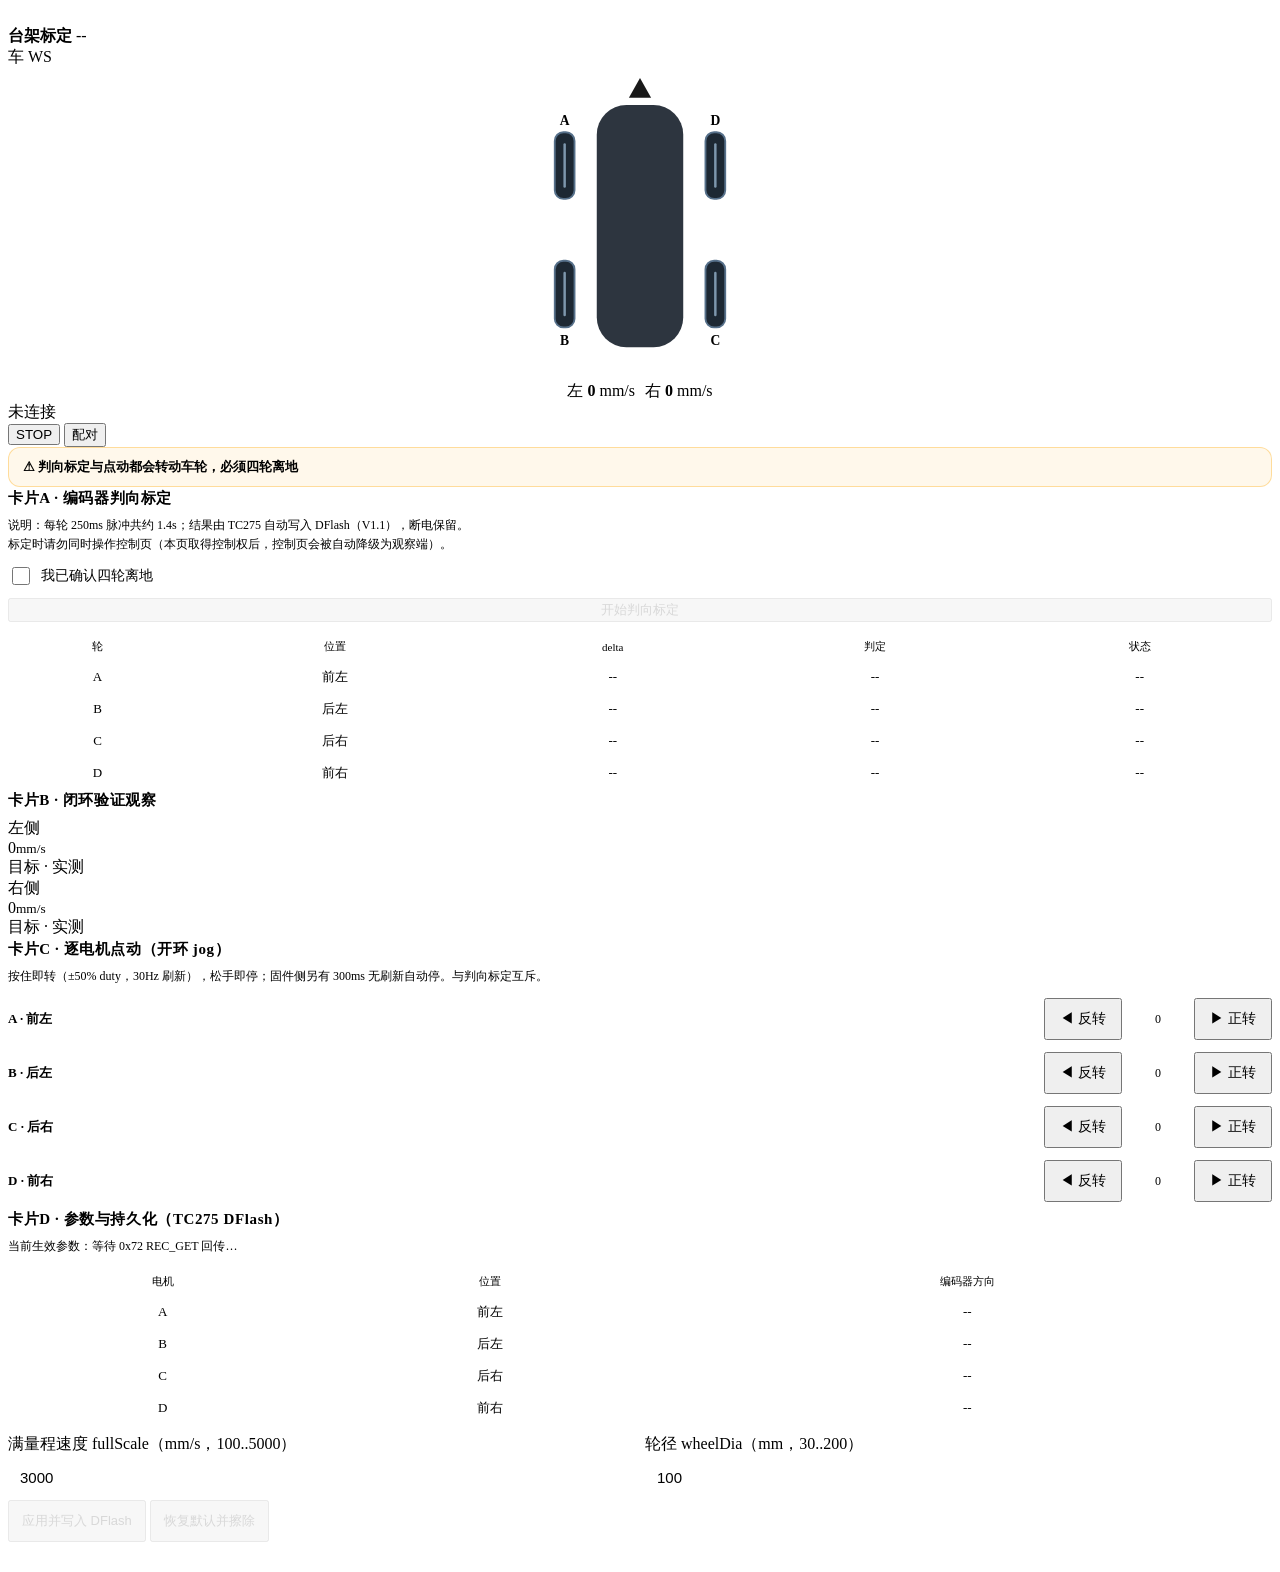
==== assets_src/calib.html @ 421d513a "feat(calib): 台架标定页 /calib.html 与 EVT 0x22/0x23 解码（doc/17 M1+V1.1） 标定链路落地：bridge 在既有 DIAG 隧道里按 SF CID" ====
<!DOCTYPE html>
<html lang="zh">
<head>
<meta charset="utf-8">
<meta name="viewport" content="width=device-width,initial-scale=1,maximum-scale=1,user-scalable=no,viewport-fit=cover">
<meta name="theme-color" content="#0b0f14">
<title>台架标定 · SmartDrive</title>
<link rel="icon" type="image/svg+xml" href="/logo.svg">
<link rel="stylesheet" href="/style.css">
<style>
/* 标定页专用样式（doc/17）：仅补现有 class 没有的件，主题变量沿用 style.css */
.warnban {
  padding: 10px 14px; border-radius: 12px; font-size: 13px; font-weight: 600;
  color: var(--warn); border: 1px solid rgba(255, 178, 36, .4);
  background: rgba(255, 178, 36, .09);
}
.cnote { color: var(--dim); font-size: 12px; line-height: 1.6; margin: 6px 0; }
.chk {
  display: flex; align-items: center; gap: 8px; margin: 10px 0;
  font-size: 14px; color: var(--fg); cursor: pointer;
}
.chk input { width: 18px; height: 18px; accent-color: var(--accent); flex: none; }
#btn_calib { width: 100%; }
#btn_calib:disabled, .jogbtn:disabled, #btn_rec_set:disabled, #btn_rec_clear:disabled { opacity: .45; }
table.caltbl {
  width: 100%; border-collapse: collapse; margin-top: 10px;
  font-size: 13px; font-variant-numeric: tabular-nums;
}
.caltbl th, .caltbl td { padding: 7px 6px; text-align: center; border-bottom: 1px solid var(--line); }
.caltbl th { color: var(--dim); font-weight: 500; font-size: 11px; }
.caltbl td.bad { color: var(--bad); font-weight: 700; }
.caltbl td.flip { color: var(--accent2); }
.caltbl td.okv { color: var(--ok); }
.caltbl td.dim { color: var(--dim); }
#caltbl_bar { transition: width 1.4s linear; }
.row.side { justify-content: space-between; }
.row.side button { flex: 1; }
.calcard h3 { margin: 2px 0 8px; font-size: 15px; letter-spacing: .04em; }

/* ---- 车辆俯视图（doc/17 §8.2）---- */
#carcard { display: flex; flex-direction: column; align-items: center; gap: 4px; }
#car { width: min(56vw, 210px); height: auto; }
#carbody { fill: rgba(23, 32, 43, .9); stroke: var(--line); stroke-width: 2; }
#car.estop #carbody { stroke: var(--bad); stroke-width: 3; }
#car.stale .wheel rect, #car.stale .wheel line { fill: #2a333d; stroke: #39434e; }
#car.stale #arrow { fill: #39434e; }
.wheel rect { fill: #1d2833; stroke: #56708a; stroke-width: 1.5; }
.wheel line { stroke: #7d97ad; stroke-width: 2; stroke-linecap: round; }
.wheel.jogging rect { stroke: var(--accent); stroke-width: 2.5; }
.wheel text { fill: var(--dim); font-size: 11px; font-weight: 700; }
#arrow { fill: var(--accent); opacity: .9; }
#arrow.rev { fill: var(--warn); }
.carv { display: flex; gap: 10px; align-items: center; }
.carv .chip { flex: none; }

/* ---- 卡片C jog（doc/17 §8.1）---- */
.jogrow {
  display: grid; grid-template-columns: 1fr auto 56px auto;
  align-items: center; gap: 8px; padding: 6px 0; border-bottom: 1px solid var(--line);
}
.jogrow:last-child { border-bottom: none; }
.jlabel { font-size: 13px; font-weight: 600; }
.jogbtn { padding: 10px 14px; font-size: 14px; touch-action: none; }
.jogbtn.on { background: rgba(60, 230, 200, .18); border-color: var(--accent); }
.jduty { font-size: 12px; color: var(--dim); text-align: center; font-variant-numeric: tabular-nums; }

/* ---- 卡片D 参数（doc/17 §8.3）---- */
.prow { display: flex; align-items: center; gap: 10px; margin: 10px 0 4px; }
.prow label { flex: 1; display: flex; flex-direction: column; gap: 4px; }
.prow input {
  background: rgba(255, 255, 255, .05); border: 1px solid var(--line);
  border-radius: 10px; color: var(--fg); padding: 10px 12px; font-size: 15px;
  font-variant-numeric: tabular-nums; width: 100%;
}
#btn_rec_set, #btn_rec_clear { font-size: 13px; padding: 10px 12px; }
#rec_msg { min-height: 16px; }
</style>
</head>
<body>
<header>
  <img class="logo" src="/logo.svg" alt="">
  <div class="brand">
    <b>台架标定</b>
    <span id="ver">--</span>
  </div>
  <div class="hstat">
    <span class="pill"><span class="dot" id="dot_tc"></span>车</span>
    <span class="pill"><span class="dot" id="dot_ws"></span>WS</span>
  </div>
</header>
<main>
  <section class="card" id="carcard">
    <svg id="car" viewBox="0 0 170 250" aria-label="车辆俯视">
      <polygon id="arrow" points="85,8 76,24 94,24"/>
      <rect id="carbody" x="50" y="30" width="70" height="196" rx="24"/>
      <g class="wheel" id="wh_fl">
        <rect x="16" y="52" width="16" height="54" rx="7"/>
        <line x1="24" y1="62" x2="24" y2="96"/>
        <text x="24" y="46" text-anchor="middle" id="lb_fl">A</text>
      </g>
      <g class="wheel" id="wh_fr">
        <rect x="138" y="52" width="16" height="54" rx="7"/>
        <line x1="146" y1="62" x2="146" y2="96"/>
        <text x="146" y="46" text-anchor="middle" id="lb_fr">D</text>
      </g>
      <g class="wheel" id="wh_rl">
        <rect x="16" y="156" width="16" height="54" rx="7"/>
        <line x1="24" y1="166" x2="24" y2="200"/>
        <text x="24" y="224" text-anchor="middle" id="lb_rl">B</text>
      </g>
      <g class="wheel" id="wh_rr">
        <rect x="138" y="156" width="16" height="54" rx="7"/>
        <line x1="146" y1="166" x2="146" y2="200"/>
        <text x="146" y="224" text-anchor="middle" id="lb_rr">C</text>
      </g>
    </svg>
    <div class="carv">
      <span class="chip">左 <b id="cv_l">0</b> mm/s</span>
      <span class="chip">右 <b id="cv_r">0</b> mm/s</span>
    </div>
  </section>
  <section class="card">
    <div class="row">
      <div id="state" class="state" data-tone="dim">未连接</div>
    </div>
    <div class="row side">
      <button id="btn_stop" class="danger">STOP</button>
      <button id="btn_pair">配对</button>
    </div>
  </section>
  <div class="warnban">⚠ 判向标定与点动都会转动车轮，必须四轮离地</div>
  <section class="card calcard">
    <h3>卡片A · 编码器判向标定</h3>
    <div class="cnote">
      说明：每轮 250ms 脉冲共约 1.4s；结果由 TC275 自动写入 DFlash（V1.1），断电保留。<br>
      标定时请勿同时操作控制页（本页取得控制权后，控制页会被自动降级为观察端）。
    </div>
    <label class="chk"><input type="checkbox" id="ck_airborne"> 我已确认四轮离地</label>
    <div class="row"><button id="btn_calib" disabled>开始判向标定</button></div>
    <div class="ota-bar"><div id="caltbl_bar"></div></div>
    <div id="calib_msg" class="cnote"></div>
    <table class="caltbl">
      <thead>
        <tr><th>轮</th><th>位置</th><th>delta</th><th>判定</th><th>状态</th></tr>
      </thead>
      <tbody>
        <tr><td>A</td><td id="p0">前左</td><td id="d0">--</td><td id="j0">--</td><td id="s0">--</td></tr>
        <tr><td>B</td><td id="p1">后左</td><td id="d1">--</td><td id="j1">--</td><td id="s1">--</td></tr>
        <tr><td>C</td><td id="p2">后右</td><td id="d2">--</td><td id="j2">--</td><td id="s2">--</td></tr>
        <tr><td>D</td><td id="p3">前右</td><td id="d3">--</td><td id="j3">--</td><td id="s3">--</td></tr>
      </tbody>
    </table>
  </section>
  <section class="card calcard">
    <h3>卡片B · 闭环验证观察</h3>
    <div class="gauge">
      <label>左侧</label>
      <div class="bar bar-t"><div id="bar_lt"></div></div>
      <div class="bar bar-m"><div id="bar_lm"></div></div>
      <div class="readout"><span id="v_lm">0</span><small>mm/s</small></div>
      <label class="gauge-sub">目标 · 实测</label>
    </div>
    <div class="gauge">
      <label>右侧</label>
      <div class="bar bar-t"><div id="bar_rt"></div></div>
      <div class="bar bar-m"><div id="bar_rm"></div></div>
      <div class="readout"><span id="v_rm">0</span><small>mm/s</small></div>
      <label class="gauge-sub">目标 · 实测</label>
    </div>
  </section>
  <section class="card calcard">
    <h3>卡片C · 逐电机点动（开环 jog）</h3>
    <div class="cnote">按住即转（±50% duty，30Hz 刷新），松手即停；固件侧另有 300ms 无刷新自动停。与判向标定互斥。</div>
    <div class="jogrow">
      <span class="jlabel" id="jl0">A · 前左</span>
      <button class="jogbtn" id="jn0">◀ 反转</button>
      <span class="jduty" id="jd0">0</span>
      <button class="jogbtn" id="jp0">▶ 正转</button>
    </div>
    <div class="jogrow">
      <span class="jlabel" id="jl1">B · 后左</span>
      <button class="jogbtn" id="jn1">◀ 反转</button>
      <span class="jduty" id="jd1">0</span>
      <button class="jogbtn" id="jp1">▶ 正转</button>
    </div>
    <div class="jogrow">
      <span class="jlabel" id="jl2">C · 后右</span>
      <button class="jogbtn" id="jn2">◀ 反转</button>
      <span class="jduty" id="jd2">0</span>
      <button class="jogbtn" id="jp2">▶ 正转</button>
    </div>
    <div class="jogrow">
      <span class="jlabel" id="jl3">D · 前右</span>
      <button class="jogbtn" id="jn3">◀ 反转</button>
      <span class="jduty" id="jd3">0</span>
      <button class="jogbtn" id="jp3">▶ 正转</button>
    </div>
  </section>
  <section class="card calcard">
    <h3>卡片D · 参数与持久化（TC275 DFlash）</h3>
    <div class="cnote" id="rec_src">当前生效参数：等待 0x72 REC_GET 回传…</div>
    <table class="caltbl">
      <thead>
        <tr><th>电机</th><th>位置</th><th>编码器方向</th></tr>
      </thead>
      <tbody>
        <tr><td>A</td><td id="q0">前左</td><td id="w0">--</td></tr>
        <tr><td>B</td><td id="q1">后左</td><td id="w1">--</td></tr>
        <tr><td>C</td><td id="q2">后右</td><td id="w2">--</td></tr>
        <tr><td>D</td><td id="q3">前右</td><td id="w3">--</td></tr>
      </tbody>
    </table>
    <div class="prow">
      <label>满量程速度 fullScale（mm/s，100..5000）
        <input id="in_fs" type="number" min="100" max="5000" step="1" value="3000">
      </label>
      <label>轮径 wheelDia（mm，30..200）
        <input id="in_wd" type="number" min="30" max="200" step="1" value="100">
      </label>
    </div>
    <div class="row side">
      <button id="btn_rec_set" disabled>应用并写入 DFlash</button>
      <button id="btn_rec_clear" disabled>恢复默认并擦除</button>
    </div>
    <div id="rec_msg" class="cnote"></div>
  </section>
</main>
<script src="/calib.js"></script>
</body>
</html>
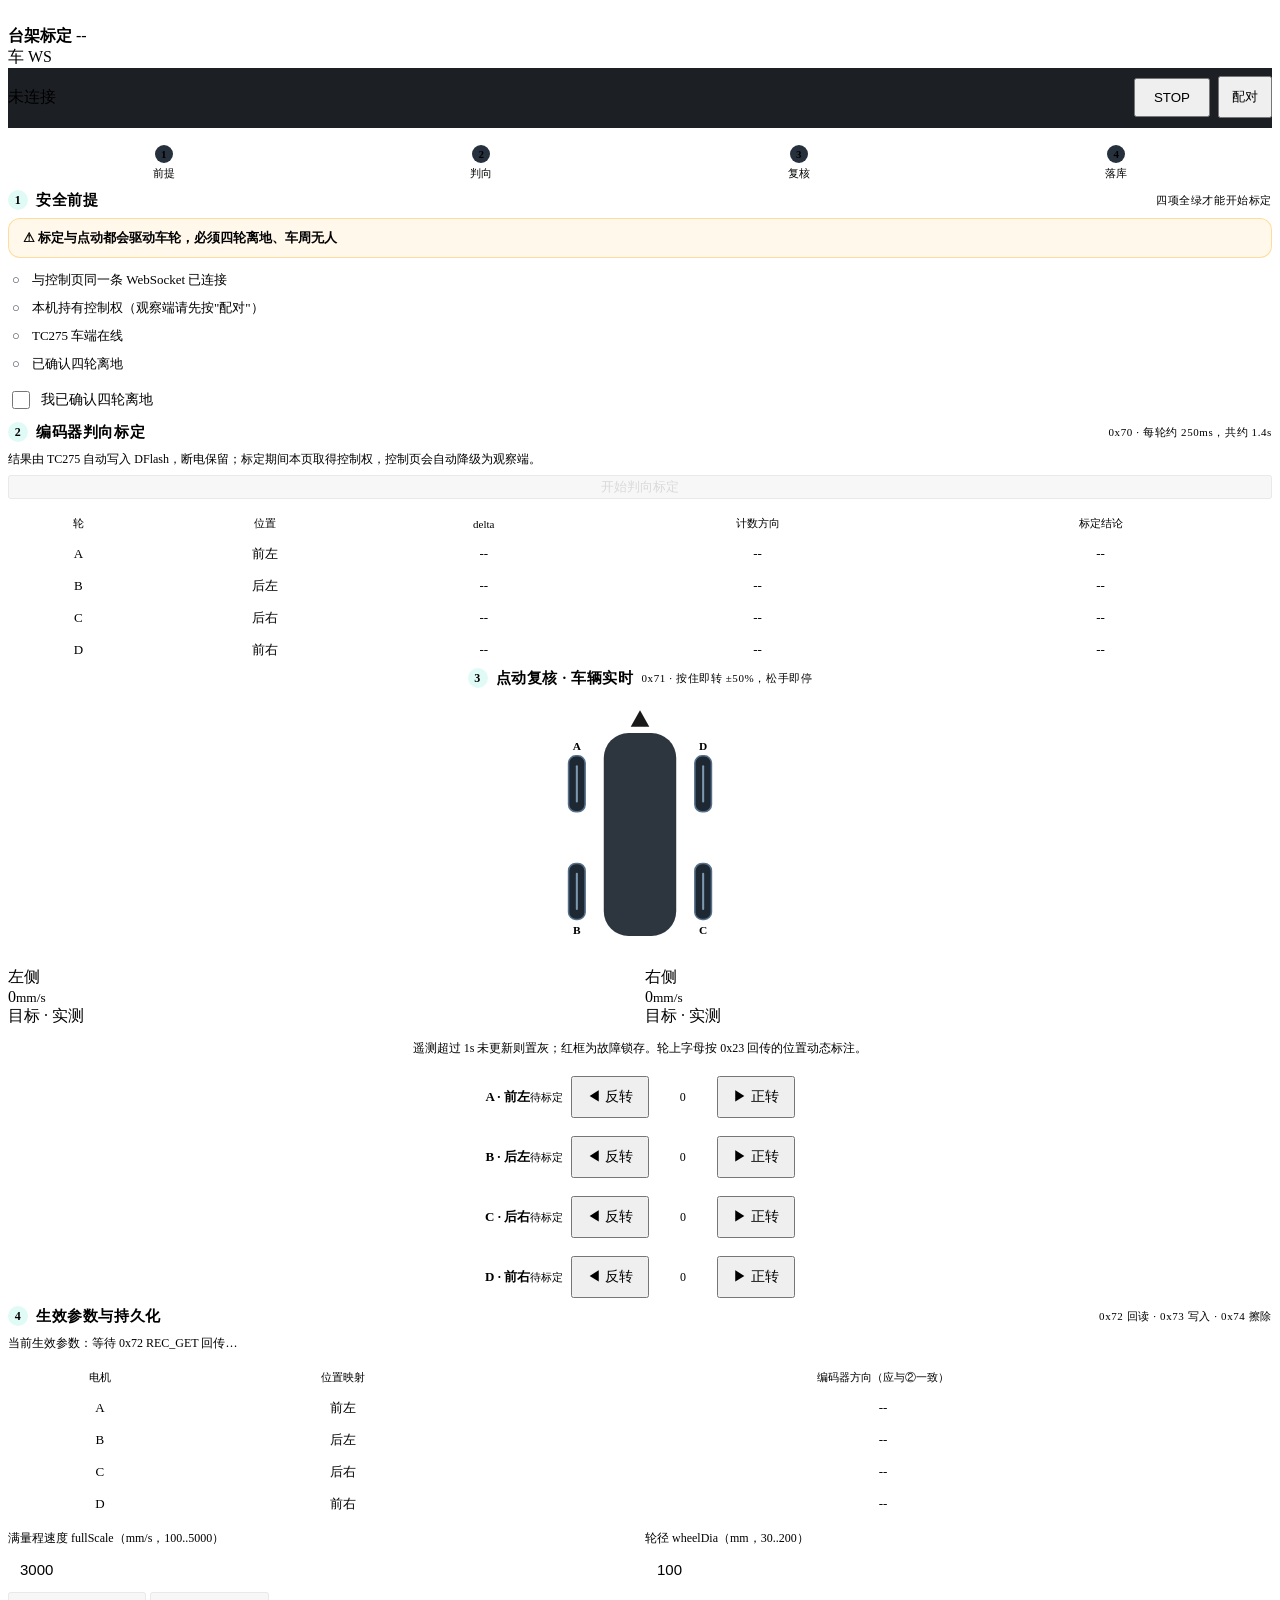
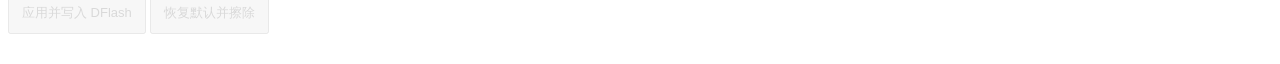
==== commit 1d065a36: "feat(calib ui): 标定页按台架流程重排为四步 + jog 故障门禁（doc/17 V1.2 §9） 原"卡片 A/B/C/D"是实现视角的平铺：安全前提埋在页面中段、车辆监视器与它 要服" ====
--- a/assets_src/calib.html
+++ b/assets_src/calib.html
@@ -8,38 +8,82 @@
 <link rel="icon" type="image/svg+xml" href="/logo.svg">
 <link rel="stylesheet" href="/style.css">
 <style>
-/* 标定页专用样式（doc/17）：仅补现有 class 没有的件，主题变量沿用 style.css */
+/* 标定页专用样式（doc/17 §9）：按标定流程 ①前提 ②判向 ③复核 ④落库 排布，
+ * 主题变量与 gauge/bar/state/chip 等件沿用 style.css，这里只补流程骨架。 */
+
+/* ---- 常驻安全条：滚动到任何一步都能急停，故 sticky ---- */
+#safety {
+  position: sticky; top: 0; z-index: 6; display: flex; align-items: center;
+  gap: 8px; padding: 8px 0 10px; background: rgba(11, 15, 20, .93);
+  backdrop-filter: blur(6px); border-bottom: 1px solid var(--line);
+}
+#safety .state { flex: 1; min-width: 0; margin: 0; }
+#safety #btn_stop { flex: none; padding: 10px 18px; margin: 0; }
+#safety #btn_pair { flex: none; padding: 10px 12px; font-size: 13px; }
+
+/* ---- 流程进度 rail：一眼看出走到哪步、哪步还没过 ---- */
+#steps {
+  display: flex; gap: 6px; margin: 10px 0 2px; padding: 0; list-style: none;
+  font-size: 11px; counter-reset: none;
+}
+#steps .step {
+  flex: 1; display: flex; flex-direction: column; align-items: center; gap: 3px;
+  padding: 7px 2px; border-radius: 10px; border: 1px solid var(--line);
+  background: rgba(255, 255, 255, .03); color: var(--dim); text-align: center;
+  transition: color .2s, border-color .2s, background .2s;
+}
+#steps .step b {
+  width: 18px; height: 18px; line-height: 18px; border-radius: 50%;
+  background: #26313d; color: var(--dim); font-size: 11px; font-weight: 700;
+}
+#steps .step.act { color: var(--accent); border-color: rgba(60, 230, 200, .45); background: rgba(60, 230, 200, .07); }
+#steps .step.act b { background: var(--accent); color: #04120f; }
+#steps .step.done { color: var(--ok); border-color: rgba(52, 217, 123, .35); }
+#steps .step.done b { background: var(--ok); color: #04140a; }
+#steps .step.bad { color: var(--bad); border-color: rgba(255, 92, 92, .45); }
+#steps .step.bad b { background: var(--bad); color: #1a0606; }
+
+/* ---- 步骤卡：标题上的序号与 rail 对应 ---- */
+.calcard h3 { margin: 2px 0 8px; font-size: 15px; letter-spacing: .04em; display: flex; align-items: center; gap: 8px; }
+.calcard h3 > b {
+  width: 20px; height: 20px; line-height: 20px; text-align: center; flex: none;
+  border-radius: 50%; background: rgba(60, 230, 200, .16); color: var(--accent); font-size: 12px;
+}
+.calcard h3 small { font-weight: 400; font-size: 11px; color: var(--dim); margin-left: auto; text-align: right; }
+
+/* ---- ① 前提清单 ---- */
 .warnban {
   padding: 10px 14px; border-radius: 12px; font-size: 13px; font-weight: 600;
   color: var(--warn); border: 1px solid rgba(255, 178, 36, .4);
-  background: rgba(255, 178, 36, .09);
-}
-.cnote { color: var(--dim); font-size: 12px; line-height: 1.6; margin: 6px 0; }
-.chk {
-  display: flex; align-items: center; gap: 8px; margin: 10px 0;
-  font-size: 14px; color: var(--fg); cursor: pointer;
-}
+  background: rgba(255, 178, 36, .09); margin-bottom: 4px;
+}
+ul.pre { list-style: none; margin: 8px 0 0; padding: 0; font-size: 13px; }
+ul.pre li { display: flex; align-items: center; gap: 8px; padding: 5px 0; color: var(--dim); }
+ul.pre li i { width: 16px; flex: none; text-align: center; font-style: normal; color: #39434e; }
+ul.pre li.ok { color: var(--fg); }
+ul.pre li.ok i { color: var(--ok); }
+ul.pre li.miss i { color: var(--warn); }
+.chk { display: flex; align-items: center; gap: 8px; margin: 10px 0; font-size: 14px; color: var(--fg); cursor: pointer; }
 .chk input { width: 18px; height: 18px; accent-color: var(--accent); flex: none; }
+
+/* ---- ② 判向 ---- */
 #btn_calib { width: 100%; }
 #btn_calib:disabled, .jogbtn:disabled, #btn_rec_set:disabled, #btn_rec_clear:disabled { opacity: .45; }
-table.caltbl {
-  width: 100%; border-collapse: collapse; margin-top: 10px;
-  font-size: 13px; font-variant-numeric: tabular-nums;
-}
+#caltbl_bar { transition: width 1.4s linear; }
+.row.side { justify-content: space-between; }
+.row.side button { flex: 1; }
+.cnote { color: var(--dim); font-size: 12px; line-height: 1.6; margin: 6px 0; }
+table.caltbl { width: 100%; border-collapse: collapse; margin-top: 10px; font-size: 13px; font-variant-numeric: tabular-nums; }
 .caltbl th, .caltbl td { padding: 7px 6px; text-align: center; border-bottom: 1px solid var(--line); }
 .caltbl th { color: var(--dim); font-weight: 500; font-size: 11px; }
 .caltbl td.bad { color: var(--bad); font-weight: 700; }
 .caltbl td.flip { color: var(--accent2); }
 .caltbl td.okv { color: var(--ok); }
 .caltbl td.dim { color: var(--dim); }
-#caltbl_bar { transition: width 1.4s linear; }
-.row.side { justify-content: space-between; }
-.row.side button { flex: 1; }
-.calcard h3 { margin: 2px 0 8px; font-size: 15px; letter-spacing: .04em; }
-
-/* ---- 车辆俯视图（doc/17 §8.2）---- */
-#carcard { display: flex; flex-direction: column; align-items: center; gap: 4px; }
-#car { width: min(56vw, 210px); height: auto; }
+
+/* ---- ③ 复核：车辆俯视图 + 左右实测 + 逐电机点动 ---- */
+#carcard { display: flex; flex-direction: column; align-items: center; gap: 6px; }
+#car { width: min(46vw, 176px); height: auto; }
 #carbody { fill: rgba(23, 32, 43, .9); stroke: var(--line); stroke-width: 2; }
 #car.estop #carbody { stroke: var(--bad); stroke-width: 3; }
 #car.stale .wheel rect, #car.stale .wheel line { fill: #2a333d; stroke: #39434e; }
@@ -50,23 +94,25 @@
 .wheel text { fill: var(--dim); font-size: 11px; font-weight: 700; }
 #arrow { fill: var(--accent); opacity: .9; }
 #arrow.rev { fill: var(--warn); }
-.carv { display: flex; gap: 10px; align-items: center; }
-.carv .chip { flex: none; }
-
-/* ---- 卡片C jog（doc/17 §8.1）---- */
+#live { display: flex; gap: 10px; width: 100%; }
+#live .gauge { flex: 1 1 0; min-width: 0; max-width: none; }
 .jogrow {
-  display: grid; grid-template-columns: 1fr auto 56px auto;
+  display: grid; grid-template-columns: 1fr auto 52px auto;
   align-items: center; gap: 8px; padding: 6px 0; border-bottom: 1px solid var(--line);
 }
 .jogrow:last-child { border-bottom: none; }
 .jlabel { font-size: 13px; font-weight: 600; }
+.jver { font-size: 11px; color: var(--dim); font-weight: 400; }
+.jver.flip { color: var(--accent2); }
+.jver.okv { color: var(--ok); }
+.jver.bad { color: var(--bad); }
 .jogbtn { padding: 10px 14px; font-size: 14px; touch-action: none; }
 .jogbtn.on { background: rgba(60, 230, 200, .18); border-color: var(--accent); }
 .jduty { font-size: 12px; color: var(--dim); text-align: center; font-variant-numeric: tabular-nums; }
 
-/* ---- 卡片D 参数（doc/17 §8.3）---- */
+/* ---- ④ 参数与持久化 ---- */
 .prow { display: flex; align-items: center; gap: 10px; margin: 10px 0 4px; }
-.prow label { flex: 1; display: flex; flex-direction: column; gap: 4px; }
+.prow label { flex: 1; display: flex; flex-direction: column; gap: 4px; font-size: 12px; color: var(--dim); }
 .prow input {
   background: rgba(255, 255, 255, .05); border: 1px solid var(--line);
   border-radius: 10px; color: var(--fg); padding: 10px 12px; font-size: 15px;
@@ -89,59 +135,45 @@
   </div>
 </header>
 <main>
-  <section class="card" id="carcard">
-    <svg id="car" viewBox="0 0 170 250" aria-label="车辆俯视">
-      <polygon id="arrow" points="85,8 76,24 94,24"/>
-      <rect id="carbody" x="50" y="30" width="70" height="196" rx="24"/>
-      <g class="wheel" id="wh_fl">
-        <rect x="16" y="52" width="16" height="54" rx="7"/>
-        <line x1="24" y1="62" x2="24" y2="96"/>
-        <text x="24" y="46" text-anchor="middle" id="lb_fl">A</text>
-      </g>
-      <g class="wheel" id="wh_fr">
-        <rect x="138" y="52" width="16" height="54" rx="7"/>
-        <line x1="146" y1="62" x2="146" y2="96"/>
-        <text x="146" y="46" text-anchor="middle" id="lb_fr">D</text>
-      </g>
-      <g class="wheel" id="wh_rl">
-        <rect x="16" y="156" width="16" height="54" rx="7"/>
-        <line x1="24" y1="166" x2="24" y2="200"/>
-        <text x="24" y="224" text-anchor="middle" id="lb_rl">B</text>
-      </g>
-      <g class="wheel" id="wh_rr">
-        <rect x="138" y="156" width="16" height="54" rx="7"/>
-        <line x1="146" y1="166" x2="146" y2="200"/>
-        <text x="146" y="224" text-anchor="middle" id="lb_rr">C</text>
-      </g>
-    </svg>
-    <div class="carv">
-      <span class="chip">左 <b id="cv_l">0</b> mm/s</span>
-      <span class="chip">右 <b id="cv_r">0</b> mm/s</span>
-    </div>
-  </section>
-  <section class="card">
-    <div class="row">
-      <div id="state" class="state" data-tone="dim">未连接</div>
-    </div>
-    <div class="row side">
-      <button id="btn_stop" class="danger">STOP</button>
-      <button id="btn_pair">配对</button>
-    </div>
-  </section>
-  <div class="warnban">⚠ 判向标定与点动都会转动车轮，必须四轮离地</div>
+  <!-- 常驻安全条：任何滚动位置都能急停 -->
+  <div id="safety">
+    <div id="state" class="state" data-tone="dim">未连接</div>
+    <button id="btn_stop" class="danger">STOP</button>
+    <button id="btn_pair">配对</button>
+  </div>
+
+  <ol id="steps">
+    <li class="step" id="st_1"><b>1</b><span>前提</span></li>
+    <li class="step" id="st_2"><b>2</b><span>判向</span></li>
+    <li class="step" id="st_3"><b>3</b><span>复核</span></li>
+    <li class="step" id="st_4"><b>4</b><span>落库</span></li>
+  </ol>
+
+  <!-- ================= ① 安全前提 ================= -->
   <section class="card calcard">
-    <h3>卡片A · 编码器判向标定</h3>
+    <h3><b>1</b>安全前提<small id="pre_need">四项全绿才能开始标定</small></h3>
+    <div class="warnban">⚠ 标定与点动都会驱动车轮，必须四轮离地、车周无人</div>
+    <ul class="pre">
+      <li id="pr_ws"><i>○</i>与控制页同一条 WebSocket 已连接</li>
+      <li id="pr_ctrl"><i>○</i>本机持有控制权（观察端请先按"配对"）</li>
+      <li id="pr_tc"><i>○</i>TC275 车端在线</li>
+      <li id="pr_air"><i>○</i>已确认四轮离地</li>
+    </ul>
+    <label class="chk"><input type="checkbox" id="ck_airborne"> 我已确认四轮离地</label>
+  </section>
+
+  <!-- ================= ② 编码器判向标定 ================= -->
+  <section class="card calcard">
+    <h3><b>2</b>编码器判向标定<small>0x70 · 每轮约 250ms，共约 1.4s</small></h3>
     <div class="cnote">
-      说明：每轮 250ms 脉冲共约 1.4s；结果由 TC275 自动写入 DFlash（V1.1），断电保留。<br>
-      标定时请勿同时操作控制页（本页取得控制权后，控制页会被自动降级为观察端）。
-    </div>
-    <label class="chk"><input type="checkbox" id="ck_airborne"> 我已确认四轮离地</label>
+      结果由 TC275 自动写入 DFlash，断电保留；标定期间本页取得控制权，控制页会自动降级为观察端。
+    </div>
     <div class="row"><button id="btn_calib" disabled>开始判向标定</button></div>
     <div class="ota-bar"><div id="caltbl_bar"></div></div>
     <div id="calib_msg" class="cnote"></div>
     <table class="caltbl">
       <thead>
-        <tr><th>轮</th><th>位置</th><th>delta</th><th>判定</th><th>状态</th></tr>
+        <tr><th>轮</th><th>位置</th><th>delta</th><th>计数方向</th><th>标定结论</th></tr>
       </thead>
       <tbody>
         <tr><td>A</td><td id="p0">前左</td><td id="d0">--</td><td id="j0">--</td><td id="s0">--</td></tr>
@@ -151,57 +183,84 @@
       </tbody>
     </table>
   </section>
-  <section class="card calcard">
-    <h3>卡片B · 闭环验证观察</h3>
-    <div class="gauge">
-      <label>左侧</label>
-      <div class="bar bar-t"><div id="bar_lt"></div></div>
-      <div class="bar bar-m"><div id="bar_lm"></div></div>
-      <div class="readout"><span id="v_lm">0</span><small>mm/s</small></div>
-      <label class="gauge-sub">目标 · 实测</label>
-    </div>
-    <div class="gauge">
-      <label>右侧</label>
-      <div class="bar bar-t"><div id="bar_rt"></div></div>
-      <div class="bar bar-m"><div id="bar_rm"></div></div>
-      <div class="readout"><span id="v_rm">0</span><small>mm/s</small></div>
-      <label class="gauge-sub">目标 · 实测</label>
-    </div>
-  </section>
-  <section class="card calcard">
-    <h3>卡片C · 逐电机点动（开环 jog）</h3>
-    <div class="cnote">按住即转（±50% duty，30Hz 刷新），松手即停；固件侧另有 300ms 无刷新自动停。与判向标定互斥。</div>
-    <div class="jogrow">
-      <span class="jlabel" id="jl0">A · 前左</span>
+
+  <!-- ================= ③ 点动复核（车辆实时监视 + 开环 jog） ================= -->
+  <section class="card calcard" id="carcard">
+    <h3><b>3</b>点动复核 · 车辆实时<small>0x71 · 按住即转 ±50%，松手即停</small></h3>
+    <svg id="car" viewBox="0 0 170 250" aria-label="车辆俯视">
+      <polygon id="arrow" points="85,8 76,24 94,24"/>
+      <rect id="carbody" x="50" y="30" width="70" height="196" rx="24"/>
+      <g class="wheel" id="wh_fl">
+        <rect x="16" y="52" width="16" height="54" rx="7"/>
+        <line x1="24" y1="62" x2="24" y2="96"/>
+        <text x="24" y="46" text-anchor="middle" id="lb_fl">A</text>
+      </g>
+      <g class="wheel" id="wh_fr">
+        <rect x="138" y="52" width="16" height="54" rx="7"/>
+        <line x1="146" y1="62" x2="146" y2="96"/>
+        <text x="146" y="46" text-anchor="middle" id="lb_fr">D</text>
+      </g>
+      <g class="wheel" id="wh_rl">
+        <rect x="16" y="156" width="16" height="54" rx="7"/>
+        <line x1="24" y1="166" x2="24" y2="200"/>
+        <text x="24" y="224" text-anchor="middle" id="lb_rl">B</text>
+      </g>
+      <g class="wheel" id="wh_rr">
+        <rect x="138" y="156" width="16" height="54" rx="7"/>
+        <line x1="146" y1="166" x2="146" y2="200"/>
+        <text x="146" y="224" text-anchor="middle" id="lb_rr">C</text>
+      </g>
+    </svg>
+    <div id="live">
+      <div class="gauge">
+        <label>左侧</label>
+        <div class="bar bar-t"><div id="bar_lt"></div></div>
+        <div class="bar bar-m"><div id="bar_lm"></div></div>
+        <div class="readout"><span id="v_lm">0</span><small>mm/s</small></div>
+        <label class="gauge-sub">目标 · 实测</label>
+      </div>
+      <div class="gauge">
+        <label>右侧</label>
+        <div class="bar bar-t"><div id="bar_rt"></div></div>
+        <div class="bar bar-m"><div id="bar_rm"></div></div>
+        <div class="readout"><span id="v_rm">0</span><small>mm/s</small></div>
+        <label class="gauge-sub">目标 · 实测</label>
+      </div>
+    </div>
+    <div class="cnote" id="car_hint">遥测超过 1s 未更新则置灰；红框为故障锁存。轮上字母按 0x23 回传的位置动态标注。</div>
+    <div class="jogrow">
+      <span class="jlabel"><span id="jl0">A · 前左</span><span class="jver" id="jv0">待标定</span></span>
       <button class="jogbtn" id="jn0">◀ 反转</button>
       <span class="jduty" id="jd0">0</span>
       <button class="jogbtn" id="jp0">▶ 正转</button>
     </div>
     <div class="jogrow">
-      <span class="jlabel" id="jl1">B · 后左</span>
+      <span class="jlabel"><span id="jl1">B · 后左</span><span class="jver" id="jv1">待标定</span></span>
       <button class="jogbtn" id="jn1">◀ 反转</button>
       <span class="jduty" id="jd1">0</span>
       <button class="jogbtn" id="jp1">▶ 正转</button>
     </div>
     <div class="jogrow">
-      <span class="jlabel" id="jl2">C · 后右</span>
+      <span class="jlabel"><span id="jl2">C · 后右</span><span class="jver" id="jv2">待标定</span></span>
       <button class="jogbtn" id="jn2">◀ 反转</button>
       <span class="jduty" id="jd2">0</span>
       <button class="jogbtn" id="jp2">▶ 正转</button>
     </div>
     <div class="jogrow">
-      <span class="jlabel" id="jl3">D · 前右</span>
+      <span class="jlabel"><span id="jl3">D · 前右</span><span class="jver" id="jv3">待标定</span></span>
       <button class="jogbtn" id="jn3">◀ 反转</button>
       <span class="jduty" id="jd3">0</span>
       <button class="jogbtn" id="jp3">▶ 正转</button>
     </div>
   </section>
+
+  <!-- ================= ④ 生效参数与 DFlash 持久化 ================= -->
   <section class="card calcard">
-    <h3>卡片D · 参数与持久化（TC275 DFlash）</h3>
+    <h3><b>4</b>生效参数与持久化<small>0x72 回读 · 0x73 写入 · 0x74 擦除</small></h3>
     <div class="cnote" id="rec_src">当前生效参数：等待 0x72 REC_GET 回传…</div>
     <table class="caltbl">
       <thead>
-        <tr><th>电机</th><th>位置</th><th>编码器方向</th></tr>
+        <tr><th>电机</th><th>位置映射</th><th>编码器方向（应与②一致）</th></tr>
       </thead>
       <tbody>
         <tr><td>A</td><td id="q0">前左</td><td id="w0">--</td></tr>
